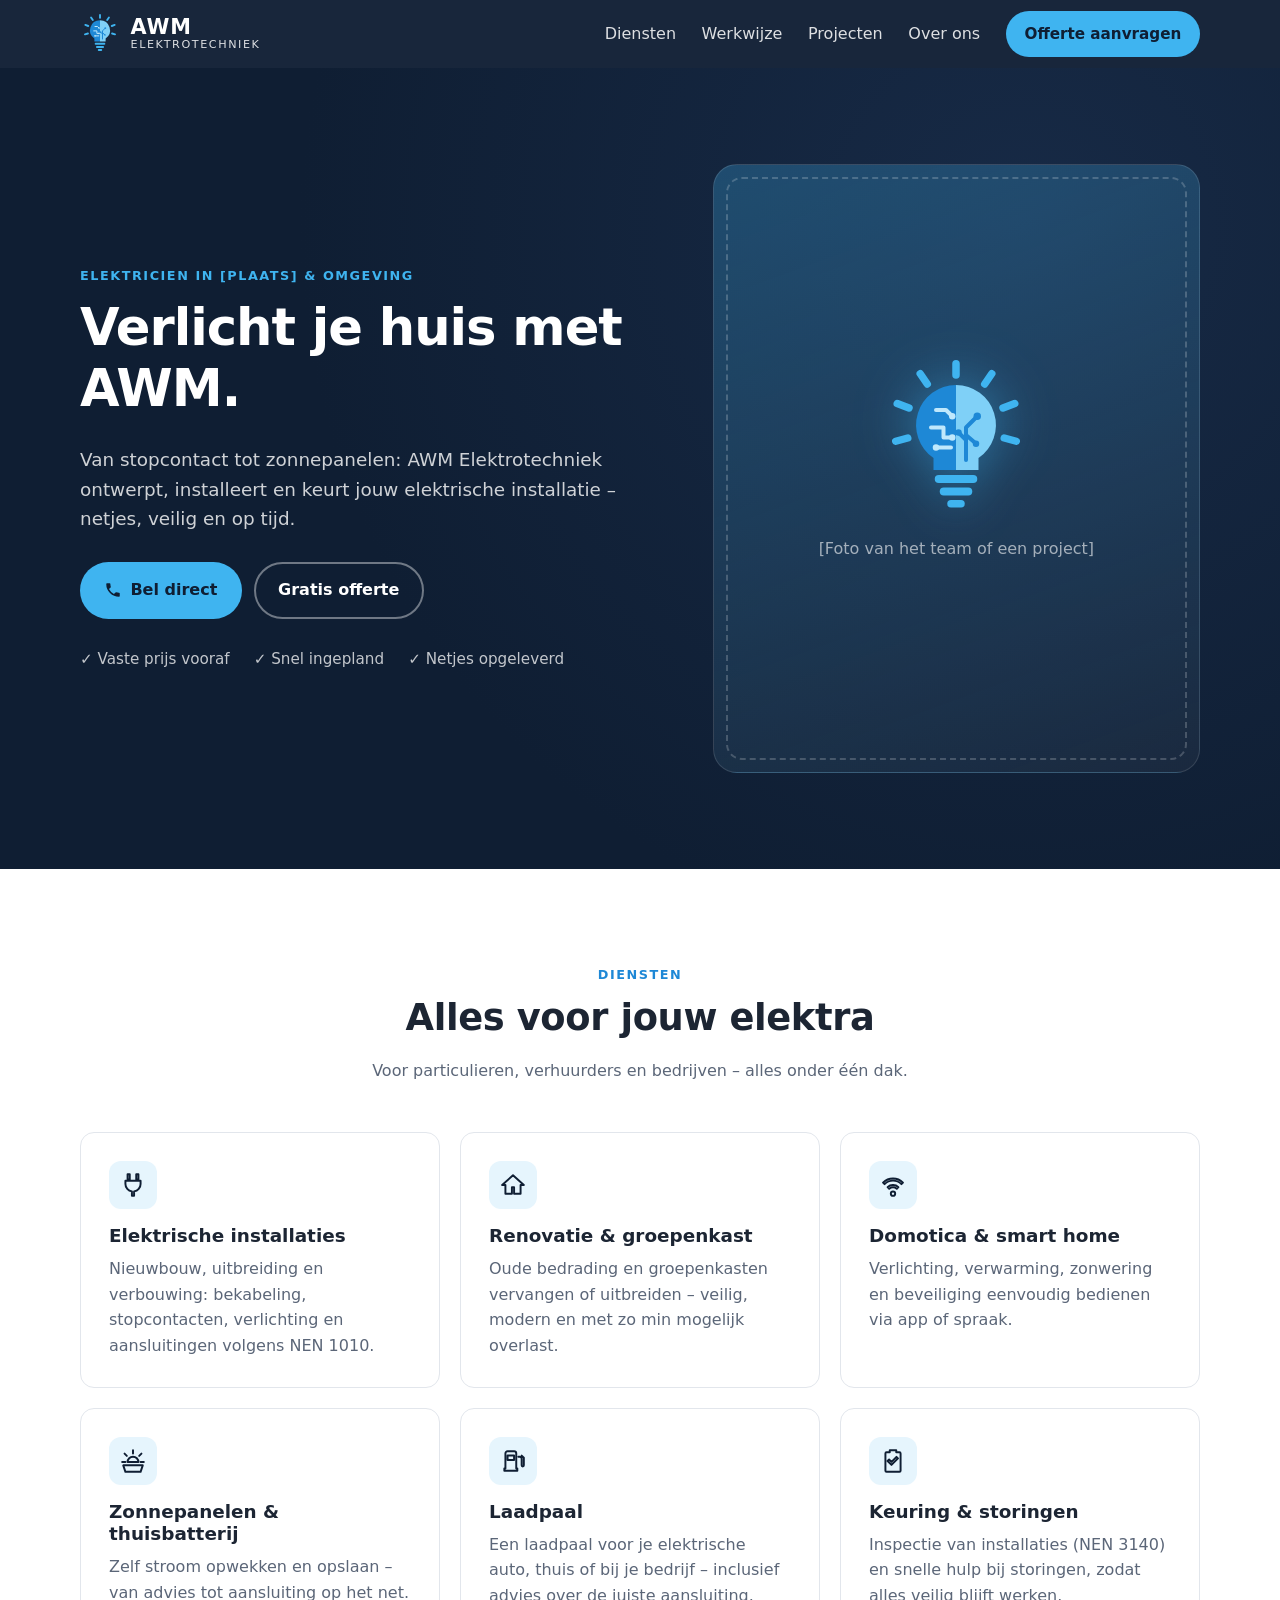
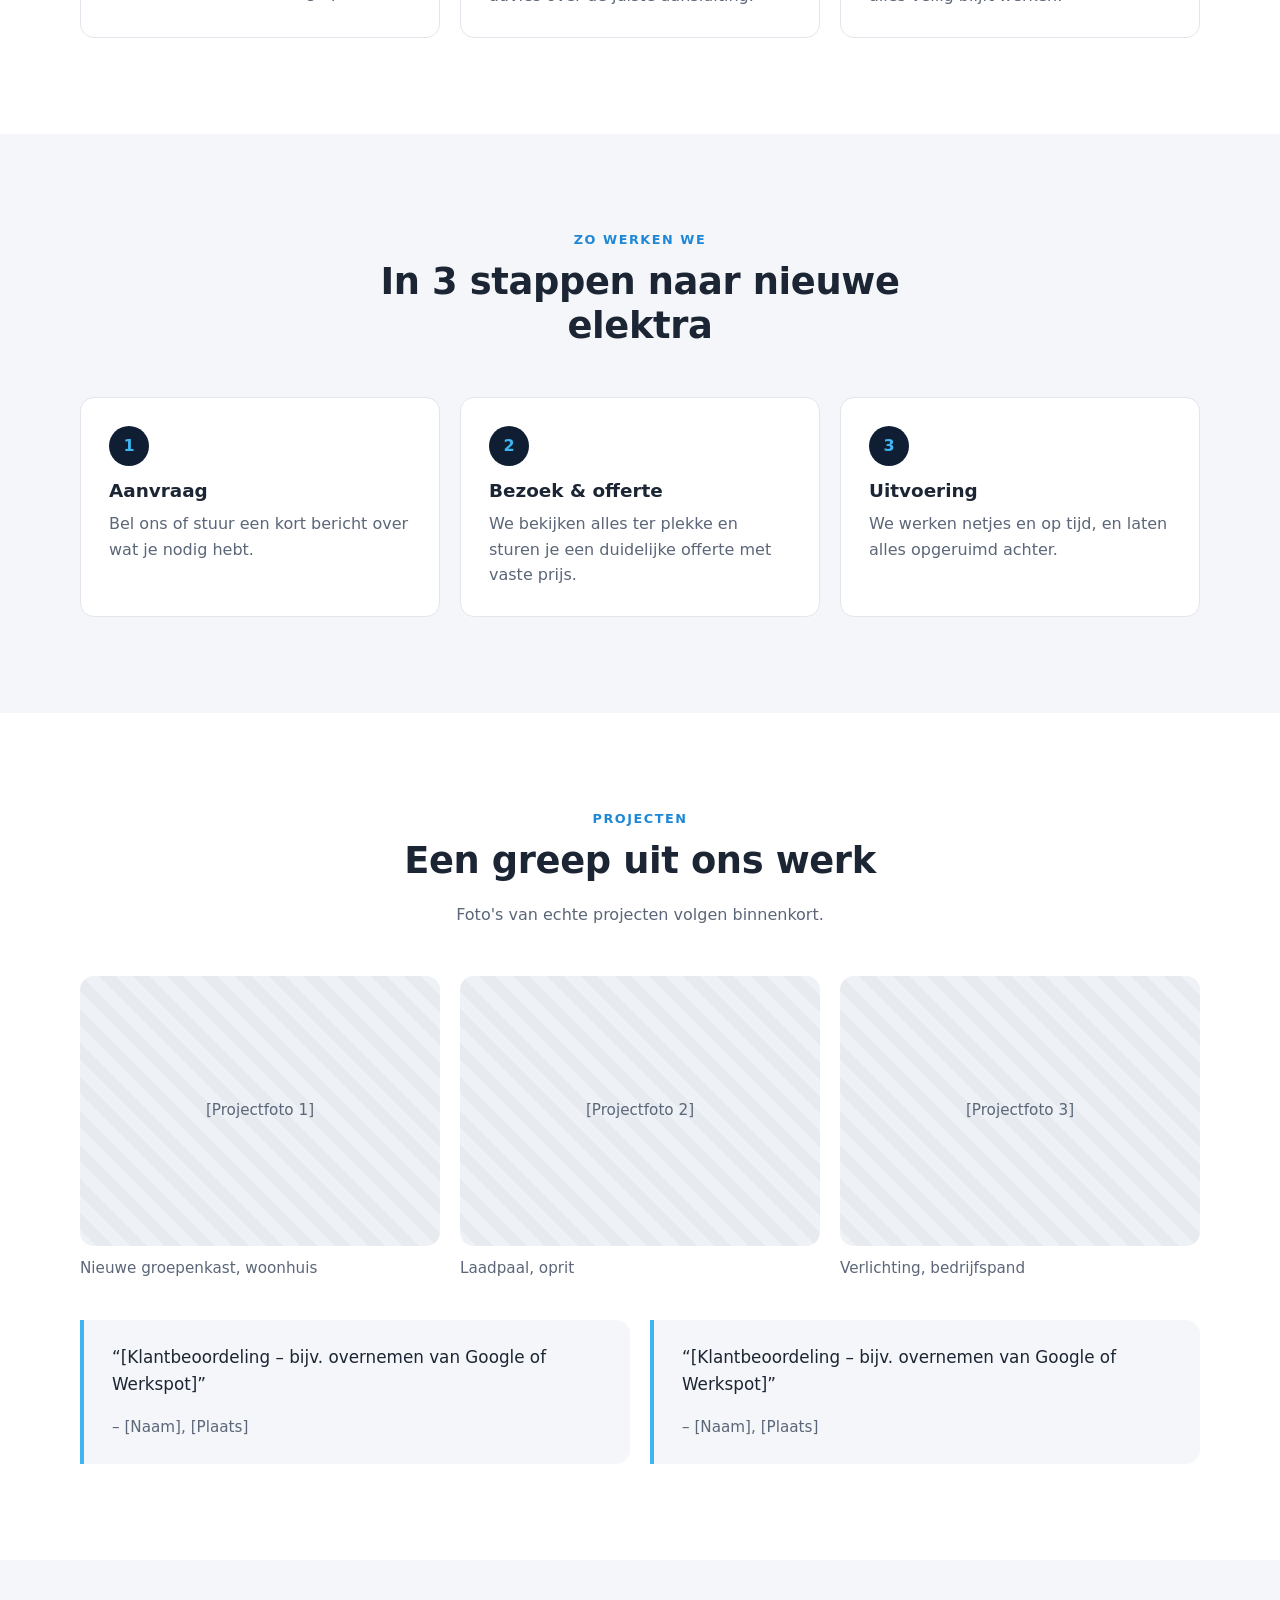
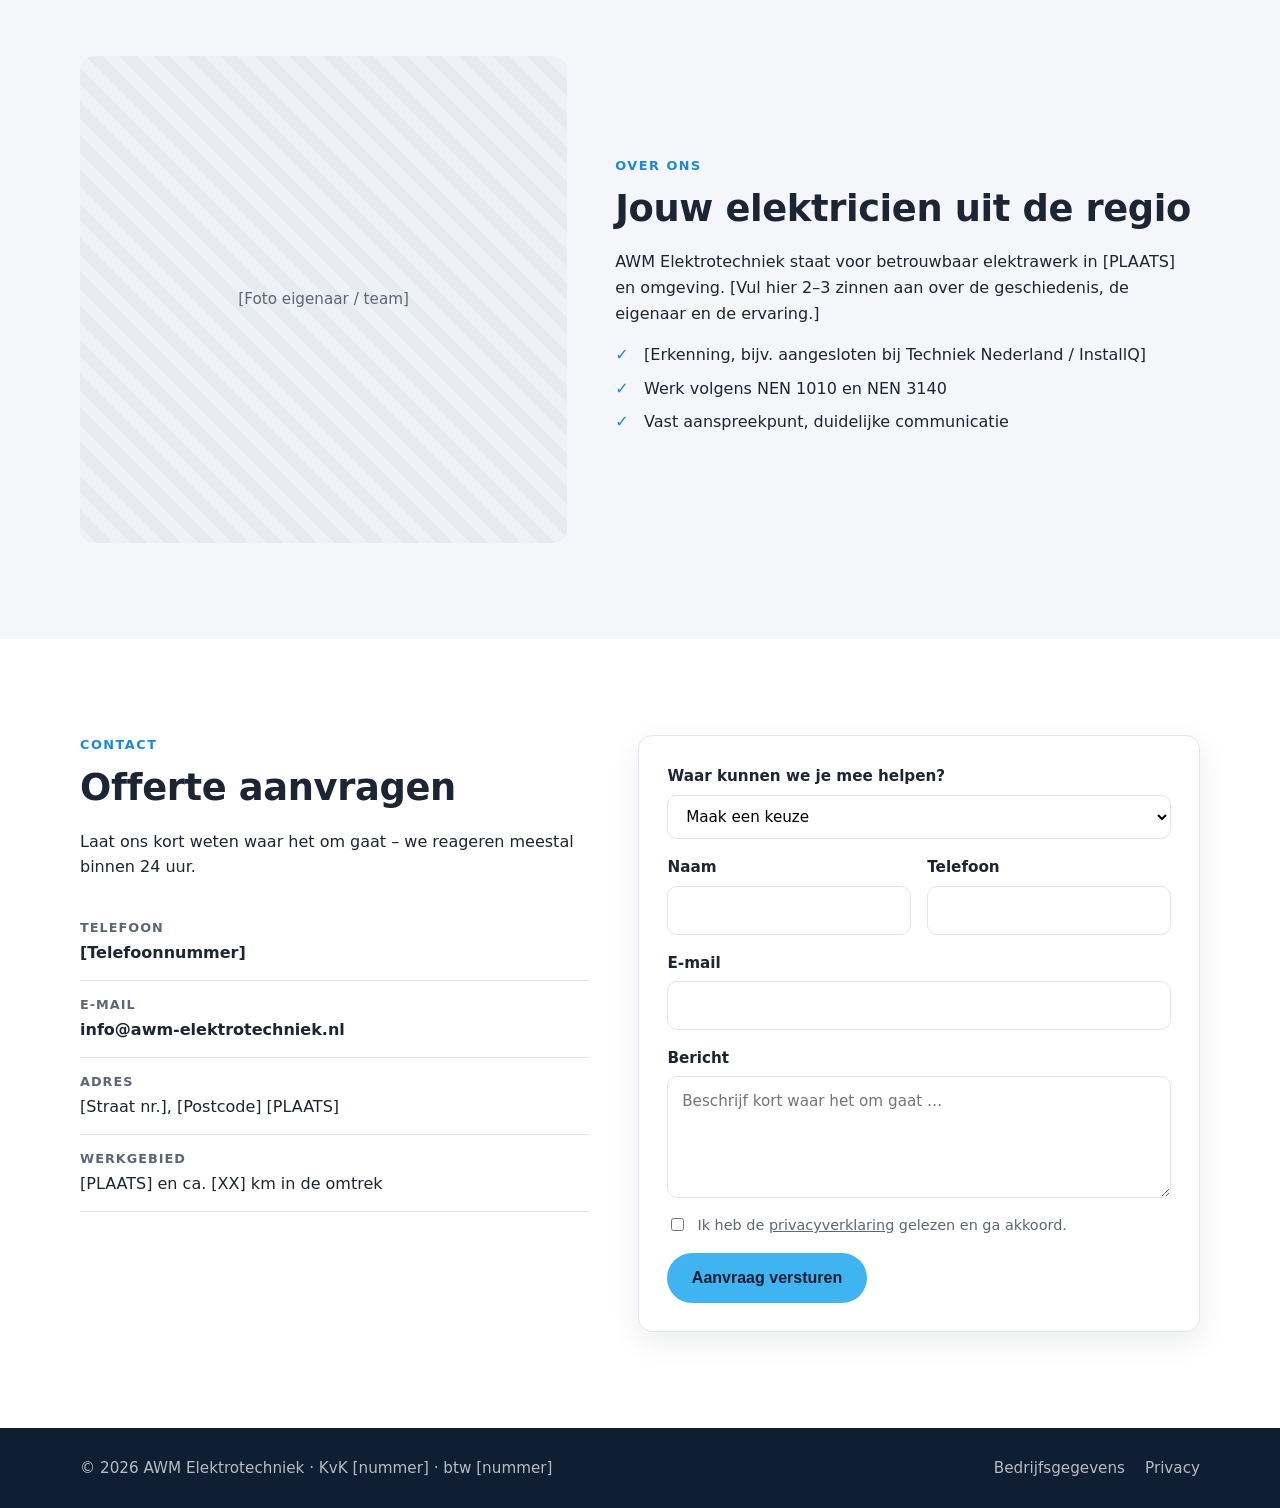
==== index.html @ fcb1677f "Add the AWM Elektrotechniek website for GitHub Pages Restored the static site from kunden-shop histo" ====
<!doctype html>
<html lang="nl">
<head>
  <meta charset="utf-8">
  <meta name="viewport" content="width=device-width, initial-scale=1">
  <title>AWM Elektrotechniek – Elektricien in [PLAATS]</title>
  <meta name="description" content="AWM Elektrotechniek: elektrische installaties, renovatie, groepenkasten, domotica, zonnepanelen, laadpalen en keuringen in [PLAATS] en omgeving.">
  <link rel="icon" href="assets/favicon.svg" type="image/svg+xml">
  <link rel="stylesheet" href="assets/styles.css">
</head>
<body>

  <header class="site-header">
    <div class="container header-inner">
      <a href="#top" class="logo" aria-label="AWM Elektrotechniek – naar de homepage">
        <img src="assets/logo-mark.svg" alt="" class="logo-mark" width="40" height="40">
        <span class="logo-text"><strong>AWM</strong><small>Elektrotechniek</small></span>
      </a>

      <button class="nav-toggle" aria-expanded="false" aria-controls="site-nav" aria-label="Menu openen">
        <span></span><span></span><span></span>
      </button>

      <nav id="site-nav" class="site-nav">
        <a href="#diensten">Diensten</a>
        <a href="#werkwijze">Werkwijze</a>
        <a href="#projecten">Projecten</a>
        <a href="#over-ons">Over ons</a>
        <a href="#contact" class="btn btn-primary btn-sm">Offerte aanvragen</a>
      </nav>
    </div>
  </header>

  <main id="top">

    <!-- Hero -->
    <section class="hero">
      <div class="container hero-inner">
        <div class="hero-text">
          <p class="eyebrow">Elektricien in [PLAATS] &amp; omgeving</p>
          <h1>Verlicht je huis met AWM.</h1>
          <p class="lead">Van stopcontact tot zonnepanelen: AWM Elektrotechniek ontwerpt, installeert en keurt jouw elektrische installatie – netjes, veilig en op tijd.</p>
          <div class="hero-actions">
            <a href="tel:+31000000000" class="btn btn-primary">
              <svg viewBox="0 0 24 24" aria-hidden="true"><path d="M6.6 10.8a15.1 15.1 0 0 0 6.6 6.6l2.2-2.2a1 1 0 0 1 1-.25 11.4 11.4 0 0 0 3.6.57 1 1 0 0 1 1 1V20a1 1 0 0 1-1 1A17 17 0 0 1 3 4a1 1 0 0 1 1-1h3.5a1 1 0 0 1 1 1c0 1.25.2 2.45.57 3.57a1 1 0 0 1-.25 1z"/></svg>
              Bel direct
            </a>
            <a href="#contact" class="btn btn-ghost">Gratis offerte</a>
          </div>
          <ul class="trust">
            <li>✓ Vaste prijs vooraf</li>
            <li>✓ Snel ingepland</li>
            <li>✓ Netjes opgeleverd</li>
          </ul>
        </div>
        <div class="hero-card" aria-hidden="true">
          <div class="hero-card-inner">
            <img src="assets/logo-mark.svg" alt="" class="hero-bolt">
            <p>[Foto van het team of een project]</p>
          </div>
        </div>
      </div>
    </section>

    <!-- Diensten -->
    <section id="diensten" class="section">
      <div class="container">
        <div class="section-head">
          <p class="eyebrow">Diensten</p>
          <h2>Alles voor jouw elektra</h2>
          <p>Voor particulieren, verhuurders en bedrijven – alles onder één dak.</p>
        </div>

        <div class="cards">
          <article class="card">
            <div class="card-icon"><svg viewBox="0 0 24 24"><path d="M7 2h2v5H7zM15 2h2v5h-2zM5 8h14v3a7 7 0 0 1-6 6.9V22h-2v-4.1A7 7 0 0 1 5 11z"/></svg></div>
            <h3>Elektrische installaties</h3>
            <p>Nieuwbouw, uitbreiding en verbouwing: bekabeling, stopcontacten, verlichting en aansluitingen volgens NEN 1010.</p>
          </article>
          <article class="card">
            <div class="card-icon"><svg viewBox="0 0 24 24"><path d="M12 3 2 12h3v8h6v-6h2v6h6v-8h3z"/></svg></div>
            <h3>Renovatie &amp; groepenkast</h3>
            <p>Oude bedrading en groepenkasten vervangen of uitbreiden – veilig, modern en met zo min mogelijk overlast.</p>
          </article>
          <article class="card">
            <div class="card-icon"><svg viewBox="0 0 24 24"><path d="M12 18a2 2 0 1 1 0 4 2 2 0 0 1 0-4zM12 12a7 7 0 0 1 5 2l-1.5 1.5a5 5 0 0 0-7 0L7 14a7 7 0 0 1 5-2zm0-6a13 13 0 0 1 9.2 3.8L19.8 11.2a11 11 0 0 0-15.6 0L2.8 9.8A13 13 0 0 1 12 6z"/></svg></div>
            <h3>Domotica &amp; smart home</h3>
            <p>Verlichting, verwarming, zonwering en beveiliging eenvoudig bedienen via app of spraak.</p>
          </article>
          <article class="card">
            <div class="card-icon"><svg viewBox="0 0 24 24"><path d="M12 2v3M4.2 5.2l2.1 2.1M2 13h3M19 13h3M17.7 7.3l2.1-2.1M7 13a5 5 0 0 1 10 0zM3 16h18l-2 6H5z"/></svg></div>
            <h3>Zonnepanelen &amp; thuisbatterij</h3>
            <p>Zelf stroom opwekken en opslaan – van advies tot aansluiting op het net.</p>
          </article>
          <article class="card">
            <div class="card-icon"><svg viewBox="0 0 24 24"><path d="M5 5a2 2 0 0 1 2-2h6a2 2 0 0 1 2 2v14h1v2H4v-2h1zm2 2v4h6V7zM17 8h1a2 2 0 0 1 2 2v6a1 1 0 0 0 2 0V9l-2-2"/></svg></div>
            <h3>Laadpaal</h3>
            <p>Een laadpaal voor je elektrische auto, thuis of bij je bedrijf – inclusief advies over de juiste aansluiting.</p>
          </article>
          <article class="card">
            <div class="card-icon"><svg viewBox="0 0 24 24"><path d="M9 2h6v2h3a1 1 0 0 1 1 1v16a1 1 0 0 1-1 1H6a1 1 0 0 1-1-1V5a1 1 0 0 1 1-1h3zm1.6 13.6 6-6-1.4-1.4-4.6 4.6-2.2-2.2-1.4 1.4z"/></svg></div>
            <h3>Keuring &amp; storingen</h3>
            <p>Inspectie van installaties (NEN 3140) en snelle hulp bij storingen, zodat alles veilig blijft werken.</p>
          </article>
        </div>
      </div>
    </section>

    <!-- Werkwijze -->
    <section id="werkwijze" class="section section-alt">
      <div class="container">
        <div class="section-head">
          <p class="eyebrow">Zo werken we</p>
          <h2>In 3 stappen naar nieuwe elektra</h2>
        </div>
        <ol class="steps">
          <li>
            <span class="step-num">1</span>
            <h3>Aanvraag</h3>
            <p>Bel ons of stuur een kort bericht over wat je nodig hebt.</p>
          </li>
          <li>
            <span class="step-num">2</span>
            <h3>Bezoek &amp; offerte</h3>
            <p>We bekijken alles ter plekke en sturen je een duidelijke offerte met vaste prijs.</p>
          </li>
          <li>
            <span class="step-num">3</span>
            <h3>Uitvoering</h3>
            <p>We werken netjes en op tijd, en laten alles opgeruimd achter.</p>
          </li>
        </ol>
      </div>
    </section>

    <!-- Projecten -->
    <section id="projecten" class="section">
      <div class="container">
        <div class="section-head">
          <p class="eyebrow">Projecten</p>
          <h2>Een greep uit ons werk</h2>
          <p>Foto's van echte projecten volgen binnenkort.</p>
        </div>
        <div class="gallery">
          <figure><div class="ph">[Projectfoto 1]</div><figcaption>Nieuwe groepenkast, woonhuis</figcaption></figure>
          <figure><div class="ph">[Projectfoto 2]</div><figcaption>Laadpaal, oprit</figcaption></figure>
          <figure><div class="ph">[Projectfoto 3]</div><figcaption>Verlichting, bedrijfspand</figcaption></figure>
        </div>

        <div class="quotes">
          <blockquote>
            <p>“[Klantbeoordeling – bijv. overnemen van Google of Werkspot]”</p>
            <cite>– [Naam], [Plaats]</cite>
          </blockquote>
          <blockquote>
            <p>“[Klantbeoordeling – bijv. overnemen van Google of Werkspot]”</p>
            <cite>– [Naam], [Plaats]</cite>
          </blockquote>
        </div>
      </div>
    </section>

    <!-- Over ons -->
    <section id="over-ons" class="section section-alt">
      <div class="container about">
        <div class="ph about-img">[Foto eigenaar / team]</div>
        <div>
          <p class="eyebrow">Over ons</p>
          <h2>Jouw elektricien uit de regio</h2>
          <p>AWM Elektrotechniek staat voor betrouwbaar elektrawerk in [PLAATS] en omgeving. [Vul hier 2–3 zinnen aan over de geschiedenis, de eigenaar en de ervaring.]</p>
          <ul class="checklist">
            <li>[Erkenning, bijv. aangesloten bij Techniek Nederland / InstallQ]</li>
            <li>Werk volgens NEN 1010 en NEN 3140</li>
            <li>Vast aanspreekpunt, duidelijke communicatie</li>
          </ul>
        </div>
      </div>
    </section>

    <!-- Contact -->
    <section id="contact" class="section">
      <div class="container contact">
        <div>
          <p class="eyebrow">Contact</p>
          <h2>Offerte aanvragen</h2>
          <p>Laat ons kort weten waar het om gaat – we reageren meestal binnen 24 uur.</p>

          <ul class="contact-list">
            <li><strong>Telefoon</strong><a href="tel:+31000000000">[Telefoonnummer]</a></li>
            <li><strong>E-mail</strong><a href="mailto:info@awm-elektrotechniek.nl">info@awm-elektrotechniek.nl</a></li>
            <li><strong>Adres</strong><span>[Straat nr.], [Postcode] [PLAATS]</span></li>
            <li><strong>Werkgebied</strong><span>[PLAATS] en ca. [XX] km in de omtrek</span></li>
          </ul>
        </div>

        <!-- TODO: Formulierdienst koppelen (bijv. Formspree of Netlify Forms) – action-URL invullen -->
        <form class="form" action="#" method="post">
          <label>Waar kunnen we je mee helpen?
            <select name="dienst" required>
              <option value="">Maak een keuze</option>
              <option>Elektrische installatie</option>
              <option>Renovatie / groepenkast</option>
              <option>Domotica / smart home</option>
              <option>Zonnepanelen / thuisbatterij</option>
              <option>Laadpaal</option>
              <option>Keuring / storing</option>
              <option>Iets anders</option>
            </select>
          </label>
          <div class="form-row">
            <label>Naam
              <input type="text" name="naam" autocomplete="name" required>
            </label>
            <label>Telefoon
              <input type="tel" name="telefoon" autocomplete="tel">
            </label>
          </div>
          <label>E-mail
            <input type="email" name="email" autocomplete="email" required>
          </label>
          <label>Bericht
            <textarea name="bericht" rows="4" placeholder="Beschrijf kort waar het om gaat …"></textarea>
          </label>
          <label class="consent">
            <input type="checkbox" name="privacy" required>
            <span>Ik heb de <a href="privacy.html">privacyverklaring</a> gelezen en ga akkoord.</span>
          </label>
          <button type="submit" class="btn btn-primary">Aanvraag versturen</button>
        </form>
      </div>
    </section>

  </main>

  <footer class="site-footer">
    <div class="container footer-inner">
      <p>© <span id="year"></span> AWM Elektrotechniek · KvK [nummer] · btw [nummer]</p>
      <nav>
        <a href="bedrijfsgegevens.html">Bedrijfsgegevens</a>
        <a href="privacy.html">Privacy</a>
      </nav>
    </div>
  </footer>

  <a href="tel:+31000000000" class="call-fab" aria-label="Bel direct">
    <svg viewBox="0 0 24 24"><path d="M6.6 10.8a15.1 15.1 0 0 0 6.6 6.6l2.2-2.2a1 1 0 0 1 1-.25 11.4 11.4 0 0 0 3.6.57 1 1 0 0 1 1 1V20a1 1 0 0 1-1 1A17 17 0 0 1 3 4a1 1 0 0 1 1-1h3.5a1 1 0 0 1 1 1c0 1.25.2 2.45.57 3.57a1 1 0 0 1-.25 1z"/></svg>
  </a>

  <script src="assets/main.js"></script>
</body>
</html>
---- assets/styles.css ----
:root {
  --navy: #0f1e33;
  --navy-2: #172a46;
  --accent: #3fb4f0;
  --accent-dark: #1e88d6;
  --text: #1c2533;
  --muted: #5b6678;
  --bg: #ffffff;
  --bg-alt: #f4f6f9;
  --line: #e2e6ec;
  --radius: 14px;
  --shadow: 0 10px 30px rgba(15, 30, 51, .08);
}

* { box-sizing: border-box; }
html { scroll-behavior: smooth; scroll-padding-top: 80px; }
body {
  margin: 0;
  font-family: system-ui, -apple-system, "Segoe UI", Roboto, sans-serif;
  color: var(--text);
  background: var(--bg);
  line-height: 1.6;
}
img { max-width: 100%; display: block; }
a { color: inherit; }
h1, h2, h3 { line-height: 1.2; margin: 0 0 .5em; }
h1 { font-size: clamp(2rem, 5vw, 3.2rem); letter-spacing: -.02em; }
h2 { font-size: clamp(1.6rem, 3.5vw, 2.3rem); letter-spacing: -.01em; }
h3 { font-size: 1.15rem; }
p { margin: 0 0 1em; }

.container { width: min(1120px, 100% - 32px); margin-inline: auto; }

/* Buttons */
.btn {
  display: inline-flex; align-items: center; gap: .5em;
  padding: .85em 1.4em; border-radius: 999px;
  font-weight: 600; text-decoration: none; border: 2px solid transparent;
  cursor: pointer; font-size: 1rem; transition: background .2s, transform .2s;
}
.btn svg { width: 18px; height: 18px; fill: currentColor; }
.btn:hover { transform: translateY(-1px); }
.btn-primary { background: var(--accent); color: var(--navy); }
.btn-primary:hover { background: var(--accent-dark); }
.btn-ghost { border-color: rgba(255,255,255,.4); color: #fff; }
.btn-ghost:hover { border-color: #fff; }
.btn-sm { padding: .55em 1.1em; font-size: .95rem; }

/* Header */
.site-header {
  position: sticky; top: 0; z-index: 50;
  background: rgba(15, 30, 51, .96); backdrop-filter: blur(8px);
  color: #fff;
}
.header-inner { display: flex; align-items: center; justify-content: space-between; height: 68px; }
.logo { display: flex; align-items: center; gap: .6em; text-decoration: none; font-size: 1.1rem; }
.logo-mark { width: 40px; height: 40px; }
.logo-text { display: grid; line-height: 1.05; }
.logo-text strong { font-size: 1.3rem; letter-spacing: .04em; }
.logo-text small { font-size: .7rem; letter-spacing: .14em; text-transform: uppercase; opacity: .85; }

.site-nav { display: flex; align-items: center; gap: 1.6em; }
.site-nav a:not(.btn) { text-decoration: none; opacity: .85; }
.site-nav a:not(.btn):hover { opacity: 1; color: var(--accent); }

.nav-toggle { display: none; background: none; border: 0; padding: 8px; cursor: pointer; }
.nav-toggle span { display: block; width: 24px; height: 2px; background: #fff; margin: 5px 0; transition: .2s; }

/* Hero */
.hero {
  background: radial-gradient(circle at 80% 20%, var(--navy-2), var(--navy) 60%);
  color: #fff; padding: clamp(48px, 8vw, 96px) 0;
}
.hero-inner { display: grid; grid-template-columns: 1.2fr 1fr; gap: 48px; align-items: center; }
.eyebrow {
  text-transform: uppercase; letter-spacing: .12em; font-size: .8rem;
  font-weight: 700; color: var(--accent-dark); margin-bottom: .8em;
}
.hero .eyebrow { color: var(--accent); }
.lead { font-size: 1.15rem; color: rgba(255,255,255,.8); max-width: 34em; }
.hero-actions { display: flex; flex-wrap: wrap; gap: 12px; margin: 28px 0; }
.trust { list-style: none; padding: 0; margin: 0; display: flex; flex-wrap: wrap; gap: 8px 24px; color: rgba(255,255,255,.75); font-size: .95rem; }
.hero-card {
  aspect-ratio: 4 / 5; border-radius: 24px;
  background: linear-gradient(160deg, rgba(63,180,240,.28), rgba(255,255,255,.04));
  border: 1px solid rgba(255,255,255,.12); padding: 12px;
}
.hero-card-inner {
  height: 100%; border-radius: 16px; border: 2px dashed rgba(255,255,255,.2);
  display: grid; place-content: center; text-align: center; color: rgba(255,255,255,.6);
}
.hero-bolt { width: 160px; height: 160px; margin: 0 auto 16px; filter: drop-shadow(0 0 24px rgba(63,180,240,.45)); }

/* Sections */
.section { padding: clamp(56px, 8vw, 96px) 0; }
.section-alt { background: var(--bg-alt); }
.section-head { text-align: center; max-width: 640px; margin: 0 auto 48px; }
.section-head p:last-child { color: var(--muted); }

/* Cards */
.cards { display: grid; grid-template-columns: repeat(3, 1fr); gap: 20px; }
.card {
  background: #fff; border: 1px solid var(--line); border-radius: var(--radius);
  padding: 28px; transition: box-shadow .2s, transform .2s;
}
.card:hover { box-shadow: var(--shadow); transform: translateY(-3px); }
.card p { color: var(--muted); margin: 0; }
.card-icon {
  width: 48px; height: 48px; border-radius: 12px; background: #e6f5fd;
  display: grid; place-items: center; margin-bottom: 16px;
}
.card-icon svg { width: 26px; height: 26px; fill: none; stroke: var(--navy); stroke-width: 1.8; stroke-linejoin: round; stroke-linecap: round; }

/* Steps */
.steps { list-style: none; padding: 0; margin: 0; display: grid; grid-template-columns: repeat(3, 1fr); gap: 20px; }
.steps li { background: #fff; border-radius: var(--radius); padding: 28px; border: 1px solid var(--line); }
.steps p { color: var(--muted); margin: 0; }
.step-num {
  display: grid; place-items: center; width: 40px; height: 40px; border-radius: 50%;
  background: var(--navy); color: var(--accent); font-weight: 700; margin-bottom: 14px;
}

/* Placeholders + gallery */
.ph {
  display: grid; place-items: center; text-align: center; padding: 16px;
  background: repeating-linear-gradient(45deg, #eef1f5, #eef1f5 12px, #e7ebf0 12px, #e7ebf0 24px);
  color: var(--muted); border-radius: var(--radius); font-size: .95rem;
}
.gallery { display: grid; grid-template-columns: repeat(3, 1fr); gap: 20px; }
.gallery figure { margin: 0; }
.gallery .ph { aspect-ratio: 4 / 3; }
.gallery figcaption { margin-top: 10px; font-size: .95rem; color: var(--muted); }

.quotes { display: grid; grid-template-columns: repeat(2, 1fr); gap: 20px; margin-top: 40px; }
blockquote {
  margin: 0; padding: 24px 28px; background: var(--bg-alt);
  border-left: 4px solid var(--accent); border-radius: 0 var(--radius) var(--radius) 0;
}
blockquote p { font-size: 1.05rem; }
cite { color: var(--muted); font-style: normal; font-size: .95rem; }

/* About */
.about { display: grid; grid-template-columns: 1fr 1.2fr; gap: 48px; align-items: center; }
.about-img { aspect-ratio: 1; }
.checklist { list-style: none; padding: 0; margin: 0; }
.checklist li { padding-left: 1.8em; position: relative; margin-bottom: .5em; }
.checklist li::before { content: "✓"; position: absolute; left: 0; color: var(--accent-dark); font-weight: 700; }

/* Contact */
.contact { display: grid; grid-template-columns: 1fr 1.1fr; gap: 48px; align-items: start; }
.contact-list { list-style: none; padding: 0; margin: 24px 0 0; }
.contact-list li { display: grid; gap: 2px; padding: 14px 0; border-bottom: 1px solid var(--line); }
.contact-list strong { font-size: .8rem; text-transform: uppercase; letter-spacing: .08em; color: var(--muted); }
.contact-list a { text-decoration: none; font-weight: 600; }

.form {
  background: #fff; border: 1px solid var(--line); border-radius: var(--radius);
  padding: 28px; box-shadow: var(--shadow); display: grid; gap: 16px;
}
.form label { display: grid; gap: 6px; font-weight: 600; font-size: .95rem; }
.form-row { display: grid; grid-template-columns: 1fr 1fr; gap: 16px; }
.form input, .form select, .form textarea {
  font: inherit; font-weight: 400; padding: .75em .9em; border: 1px solid var(--line);
  border-radius: 10px; background: #fff; width: 100%;
}
.form input:focus, .form select:focus, .form textarea:focus { outline: 2px solid var(--accent); border-color: var(--accent); }
.form .consent { display: flex; gap: 10px; align-items: flex-start; font-weight: 400; font-size: .9rem; color: var(--muted); }
.form .consent input { width: auto; margin-top: 4px; }
.form .btn { justify-self: start; }

/* Footer */
.site-footer { background: var(--navy); color: rgba(255,255,255,.7); padding: 28px 0; font-size: .95rem; }
.footer-inner { display: flex; justify-content: space-between; flex-wrap: wrap; gap: 12px; }
.footer-inner p { margin: 0; }
.footer-inner nav { display: flex; gap: 20px; }
.footer-inner a { text-decoration: none; }
.footer-inner a:hover { color: var(--accent); }

/* Mobile call button */
.call-fab {
  display: none; position: fixed; right: 16px; bottom: 16px; z-index: 60;
  width: 56px; height: 56px; border-radius: 50%; background: var(--accent);
  place-items: center; box-shadow: 0 8px 24px rgba(0,0,0,.25);
}
.call-fab svg { width: 26px; height: 26px; fill: var(--navy); }

/* Legal pages */
.legal { padding: 56px 0 80px; max-width: 760px; }
.legal h1 { font-size: 2rem; }
.legal h2 { font-size: 1.25rem; margin-top: 1.6em; }

/* Responsive */
@media (max-width: 900px) {
  .hero-inner, .about, .contact { grid-template-columns: 1fr; }
  .hero-card { display: none; }
  .cards, .steps, .gallery { grid-template-columns: 1fr 1fr; }
}
@media (max-width: 720px) {
  .nav-toggle { display: block; }
  .site-nav {
    position: absolute; top: 68px; left: 0; right: 0;
    flex-direction: column; align-items: stretch; gap: 0;
    background: var(--navy); padding: 8px 16px 20px;
    display: none;
  }
  .site-nav.open { display: flex; }
  .site-nav a:not(.btn) { padding: 14px 0; border-bottom: 1px solid rgba(255,255,255,.08); }
  .site-nav .btn { margin-top: 16px; justify-content: center; }
  .cards, .steps, .gallery, .quotes, .form-row { grid-template-columns: 1fr; }
  .call-fab { display: grid; }
}
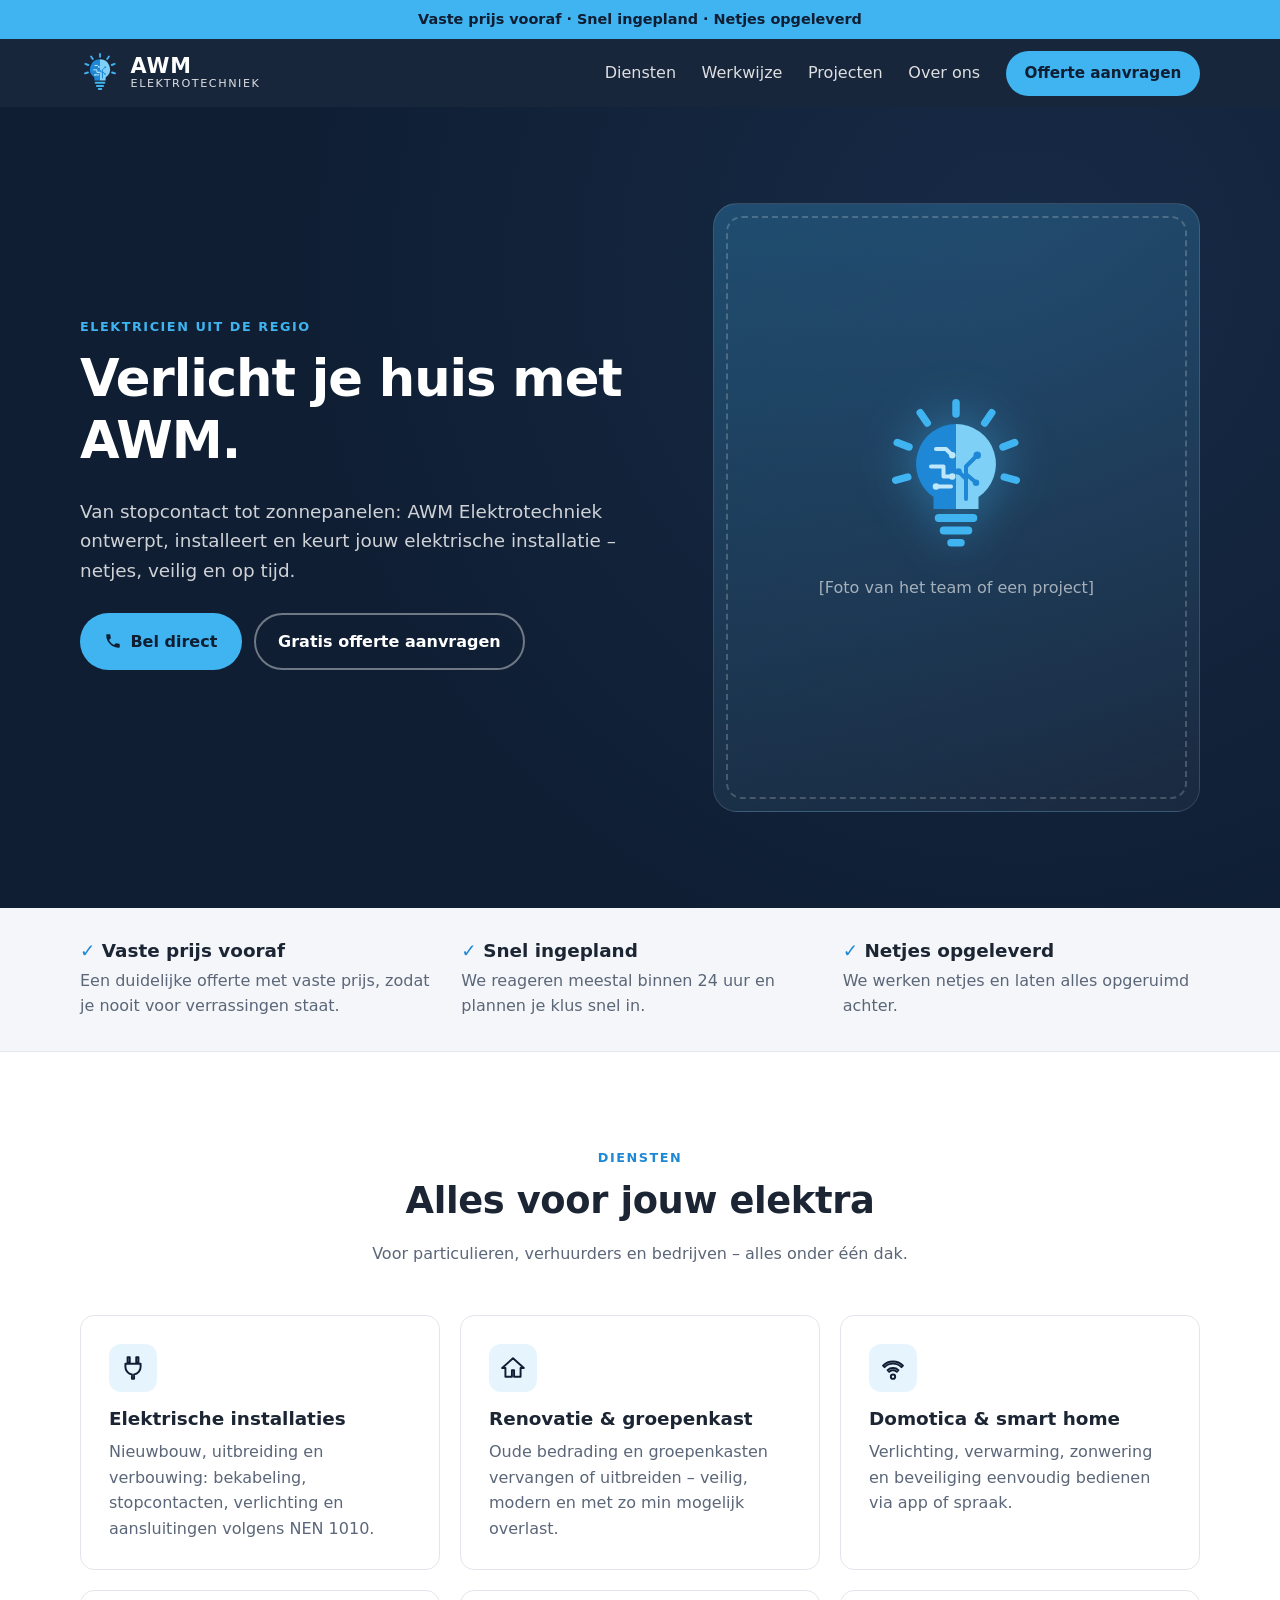
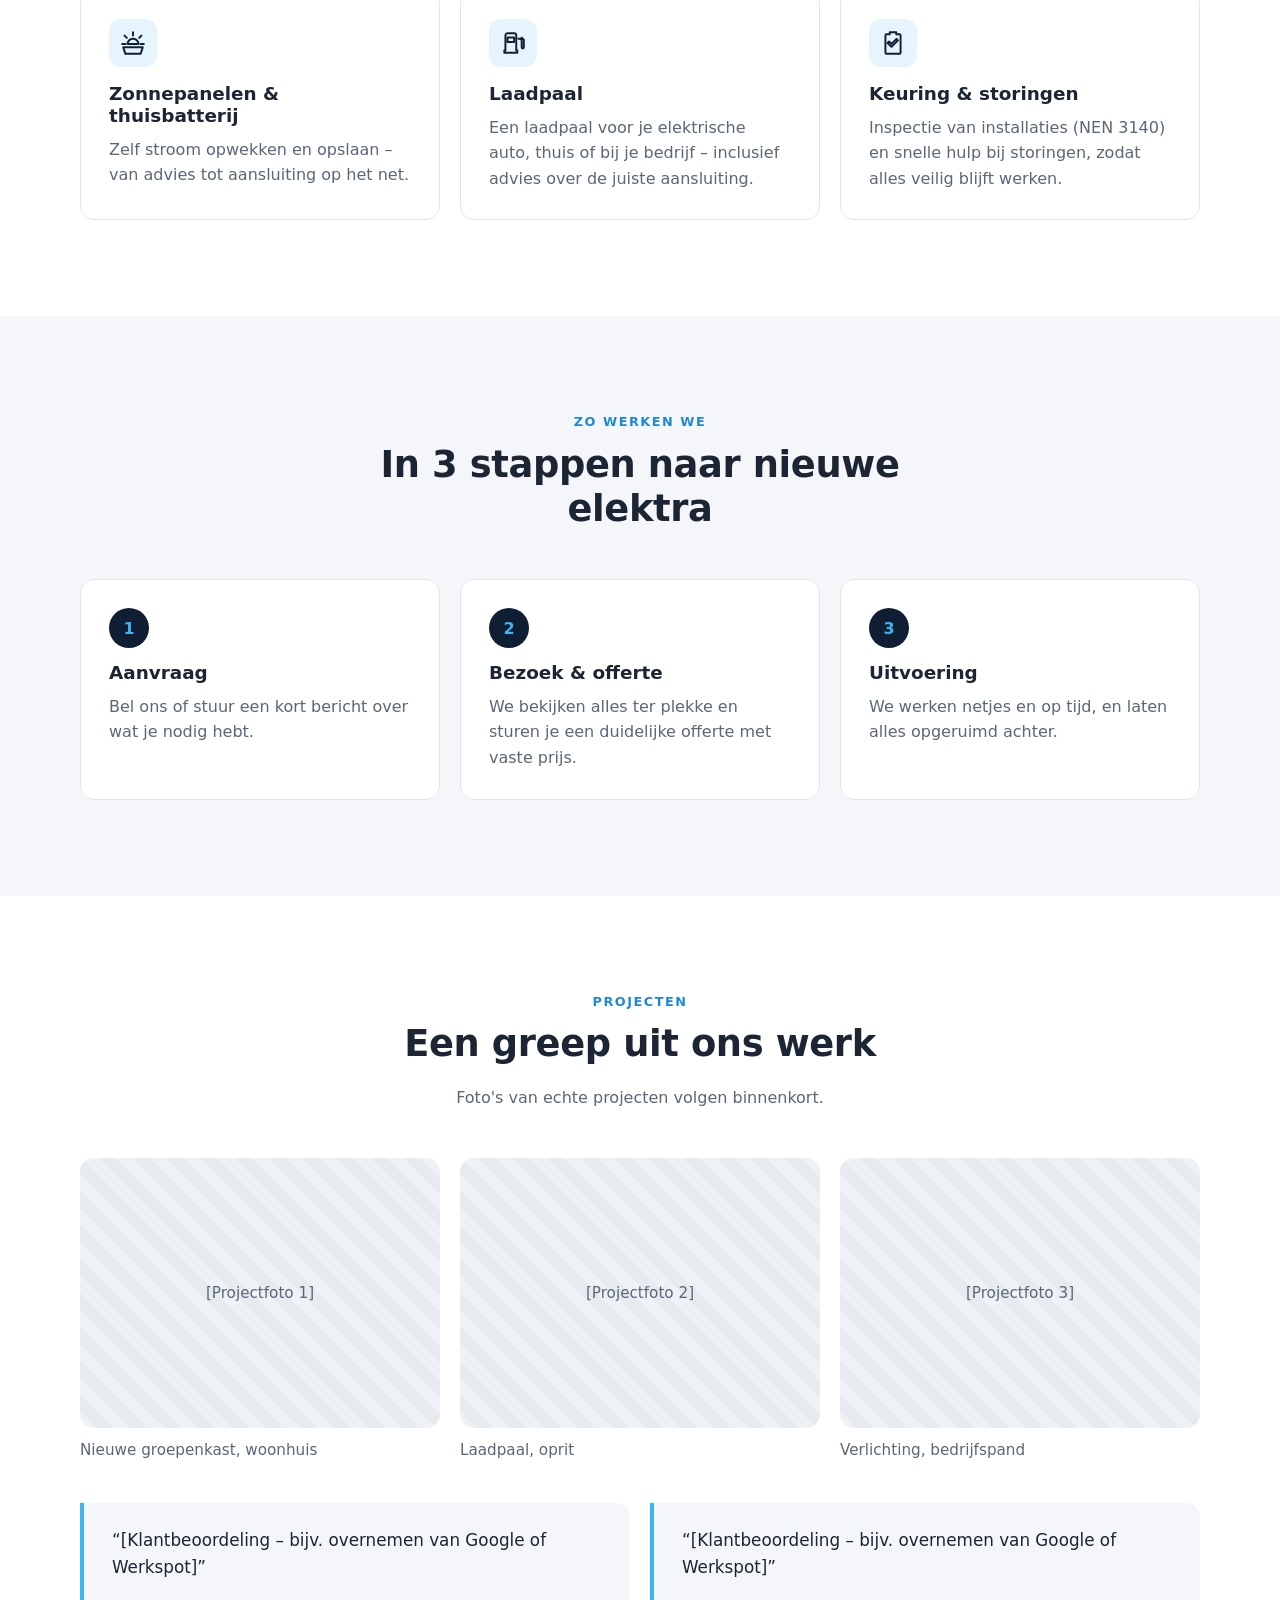
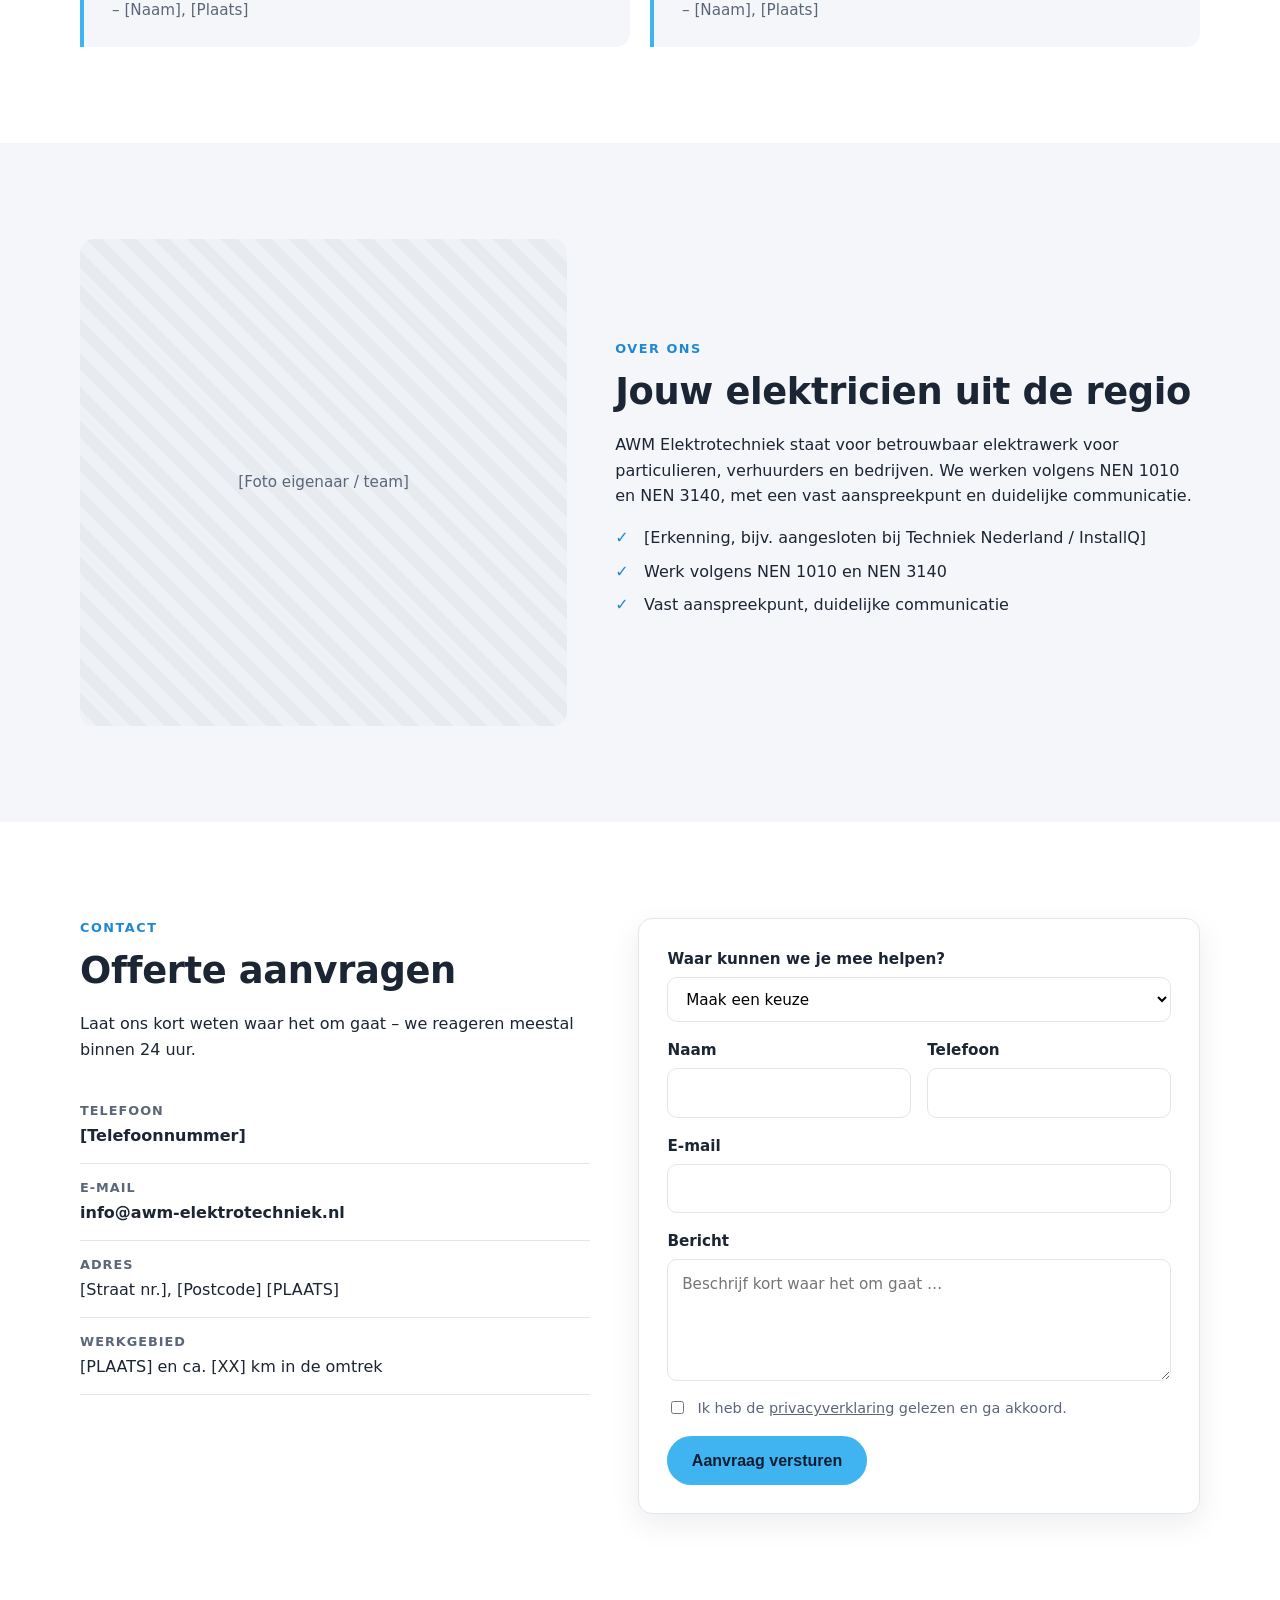
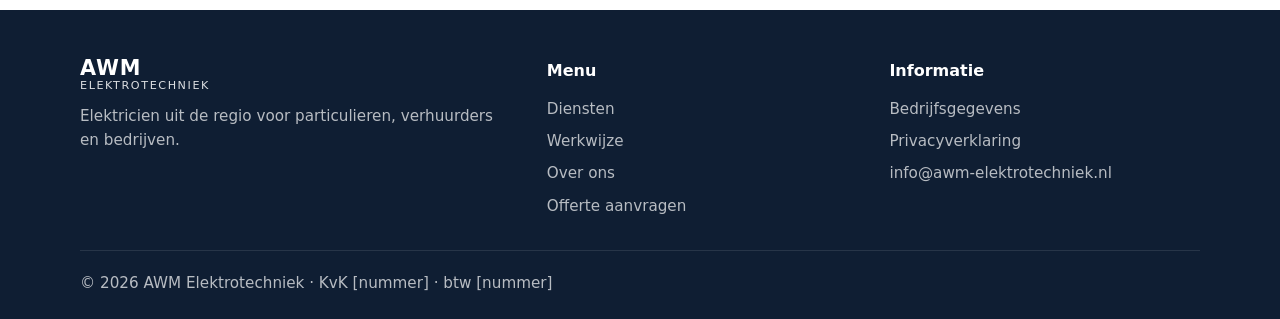
==== commit 6032aefb: "Bring the AWM shop look to the static website Ports the content of the AWM Shopify homepage as plain" ====
--- a/index.html
+++ b/index.html
@@ -10,6 +10,10 @@
 </head>
 <body>
 
+  <div class="announcement">
+    <div class="container">Vaste prijs vooraf · Snel ingepland · Netjes opgeleverd</div>
+  </div>
+
   <header class="site-header">
     <div class="container header-inner">
       <a href="#top" class="logo" aria-label="AWM Elektrotechniek – naar de homepage">
@@ -37,7 +41,7 @@
     <section class="hero">
       <div class="container hero-inner">
         <div class="hero-text">
-          <p class="eyebrow">Elektricien in [PLAATS] &amp; omgeving</p>
+          <p class="eyebrow">Elektricien uit de regio</p>
           <h1>Verlicht je huis met AWM.</h1>
           <p class="lead">Van stopcontact tot zonnepanelen: AWM Elektrotechniek ontwerpt, installeert en keurt jouw elektrische installatie – netjes, veilig en op tijd.</p>
           <div class="hero-actions">
@@ -45,19 +49,32 @@
               <svg viewBox="0 0 24 24" aria-hidden="true"><path d="M6.6 10.8a15.1 15.1 0 0 0 6.6 6.6l2.2-2.2a1 1 0 0 1 1-.25 11.4 11.4 0 0 0 3.6.57 1 1 0 0 1 1 1V20a1 1 0 0 1-1 1A17 17 0 0 1 3 4a1 1 0 0 1 1-1h3.5a1 1 0 0 1 1 1c0 1.25.2 2.45.57 3.57a1 1 0 0 1-.25 1z"/></svg>
               Bel direct
             </a>
-            <a href="#contact" class="btn btn-ghost">Gratis offerte</a>
+            <a href="#contact" class="btn btn-ghost">Gratis offerte aanvragen</a>
           </div>
-          <ul class="trust">
-            <li>✓ Vaste prijs vooraf</li>
-            <li>✓ Snel ingepland</li>
-            <li>✓ Netjes opgeleverd</li>
-          </ul>
         </div>
         <div class="hero-card" aria-hidden="true">
           <div class="hero-card-inner">
             <img src="assets/logo-mark.svg" alt="" class="hero-bolt">
             <p>[Foto van het team of een project]</p>
           </div>
+        </div>
+      </div>
+    </section>
+
+    <!-- Voordelen -->
+    <section class="usp" aria-label="Waarom AWM">
+      <div class="container usp-grid">
+        <div class="usp-item">
+          <h3>Vaste prijs vooraf</h3>
+          <p>Een duidelijke offerte met vaste prijs, zodat je nooit voor verrassingen staat.</p>
+        </div>
+        <div class="usp-item">
+          <h3>Snel ingepland</h3>
+          <p>We reageren meestal binnen 24 uur en plannen je klus snel in.</p>
+        </div>
+        <div class="usp-item">
+          <h3>Netjes opgeleverd</h3>
+          <p>We werken netjes en laten alles opgeruimd achter.</p>
         </div>
       </div>
     </section>
@@ -167,7 +184,7 @@
         <div>
           <p class="eyebrow">Over ons</p>
           <h2>Jouw elektricien uit de regio</h2>
-          <p>AWM Elektrotechniek staat voor betrouwbaar elektrawerk in [PLAATS] en omgeving. [Vul hier 2–3 zinnen aan over de geschiedenis, de eigenaar en de ervaring.]</p>
+          <p>AWM Elektrotechniek staat voor betrouwbaar elektrawerk voor particulieren, verhuurders en bedrijven. We werken volgens NEN 1010 en NEN 3140, met een vast aanspreekpunt en duidelijke communicatie.</p>
           <ul class="checklist">
             <li>[Erkenning, bijv. aangesloten bij Techniek Nederland / InstallQ]</li>
             <li>Werk volgens NEN 1010 en NEN 3140</li>
@@ -233,12 +250,31 @@
   </main>
 
   <footer class="site-footer">
-    <div class="container footer-inner">
+    <div class="container footer-grid">
+      <div class="footer-brand">
+        <span class="logo-text"><strong>AWM</strong><small>Elektrotechniek</small></span>
+        <p>Elektricien uit de regio voor particulieren, verhuurders en bedrijven.</p>
+      </div>
+      <div>
+        <h4>Menu</h4>
+        <nav>
+          <a href="#diensten">Diensten</a>
+          <a href="#werkwijze">Werkwijze</a>
+          <a href="#over-ons">Over ons</a>
+          <a href="#contact">Offerte aanvragen</a>
+        </nav>
+      </div>
+      <div>
+        <h4>Informatie</h4>
+        <nav>
+          <a href="bedrijfsgegevens.html">Bedrijfsgegevens</a>
+          <a href="privacy.html">Privacyverklaring</a>
+          <a href="mailto:info@awm-elektrotechniek.nl">info@awm-elektrotechniek.nl</a>
+        </nav>
+      </div>
+    </div>
+    <div class="container footer-bottom">
       <p>© <span id="year"></span> AWM Elektrotechniek · KvK [nummer] · btw [nummer]</p>
-      <nav>
-        <a href="bedrijfsgegevens.html">Bedrijfsgegevens</a>
-        <a href="privacy.html">Privacy</a>
-      </nav>
     </div>
   </footer>
 
--- a/assets/styles.css
+++ b/assets/styles.css
@@ -168,13 +168,26 @@
 .form .consent input { width: auto; margin-top: 4px; }
 .form .btn { justify-self: start; }
 
+/* Announcement bar */
+.announcement { background: var(--accent); color: var(--navy); font-size: .9rem; font-weight: 600; text-align: center; padding: 8px 0; }
+
+/* Voordelen */
+.usp { background: var(--bg-alt); border-bottom: 1px solid var(--line); padding: 32px 0; }
+.usp-grid { display: grid; grid-template-columns: repeat(3, 1fr); gap: 24px; }
+.usp-item h3 { margin-bottom: .3em; }
+.usp-item h3::before { content: "✓ "; color: var(--accent-dark); }
+.usp-item p { margin: 0; color: var(--muted); }
+
 /* Footer */
-.site-footer { background: var(--navy); color: rgba(255,255,255,.7); padding: 28px 0; font-size: .95rem; }
-.footer-inner { display: flex; justify-content: space-between; flex-wrap: wrap; gap: 12px; }
-.footer-inner p { margin: 0; }
-.footer-inner nav { display: flex; gap: 20px; }
-.footer-inner a { text-decoration: none; }
-.footer-inner a:hover { color: var(--accent); }
+.site-footer { background: var(--navy); color: rgba(255,255,255,.7); padding: 48px 0 24px; font-size: .95rem; }
+.footer-grid { display: grid; grid-template-columns: 1.4fr 1fr 1fr; gap: 32px; }
+.footer-brand .logo-text { color: #fff; margin-bottom: 12px; }
+.site-footer h4 { color: #fff; margin: 0 0 .8em; font-size: 1rem; }
+.site-footer nav { display: grid; gap: 8px; }
+.site-footer a { text-decoration: none; overflow-wrap: anywhere; }
+.site-footer a:hover { color: var(--accent); }
+.footer-bottom { border-top: 1px solid rgba(255,255,255,.1); margin-top: 32px; padding-top: 20px; }
+.footer-bottom p { margin: 0; }
 
 /* Mobile call button */
 .call-fab {
@@ -194,6 +207,8 @@
   .hero-inner, .about, .contact { grid-template-columns: 1fr; }
   .hero-card { display: none; }
   .cards, .steps, .gallery { grid-template-columns: 1fr 1fr; }
+  .footer-grid { grid-template-columns: 1fr 1fr; }
+  .footer-brand { grid-column: 1 / -1; }
 }
 @media (max-width: 720px) {
   .nav-toggle { display: block; }
@@ -206,6 +221,6 @@
   .site-nav.open { display: flex; }
   .site-nav a:not(.btn) { padding: 14px 0; border-bottom: 1px solid rgba(255,255,255,.08); }
   .site-nav .btn { margin-top: 16px; justify-content: center; }
-  .cards, .steps, .gallery, .quotes, .form-row { grid-template-columns: 1fr; }
+  .cards, .steps, .gallery, .quotes, .form-row, .usp-grid, .footer-grid { grid-template-columns: 1fr; }
   .call-fab { display: grid; }
 }
